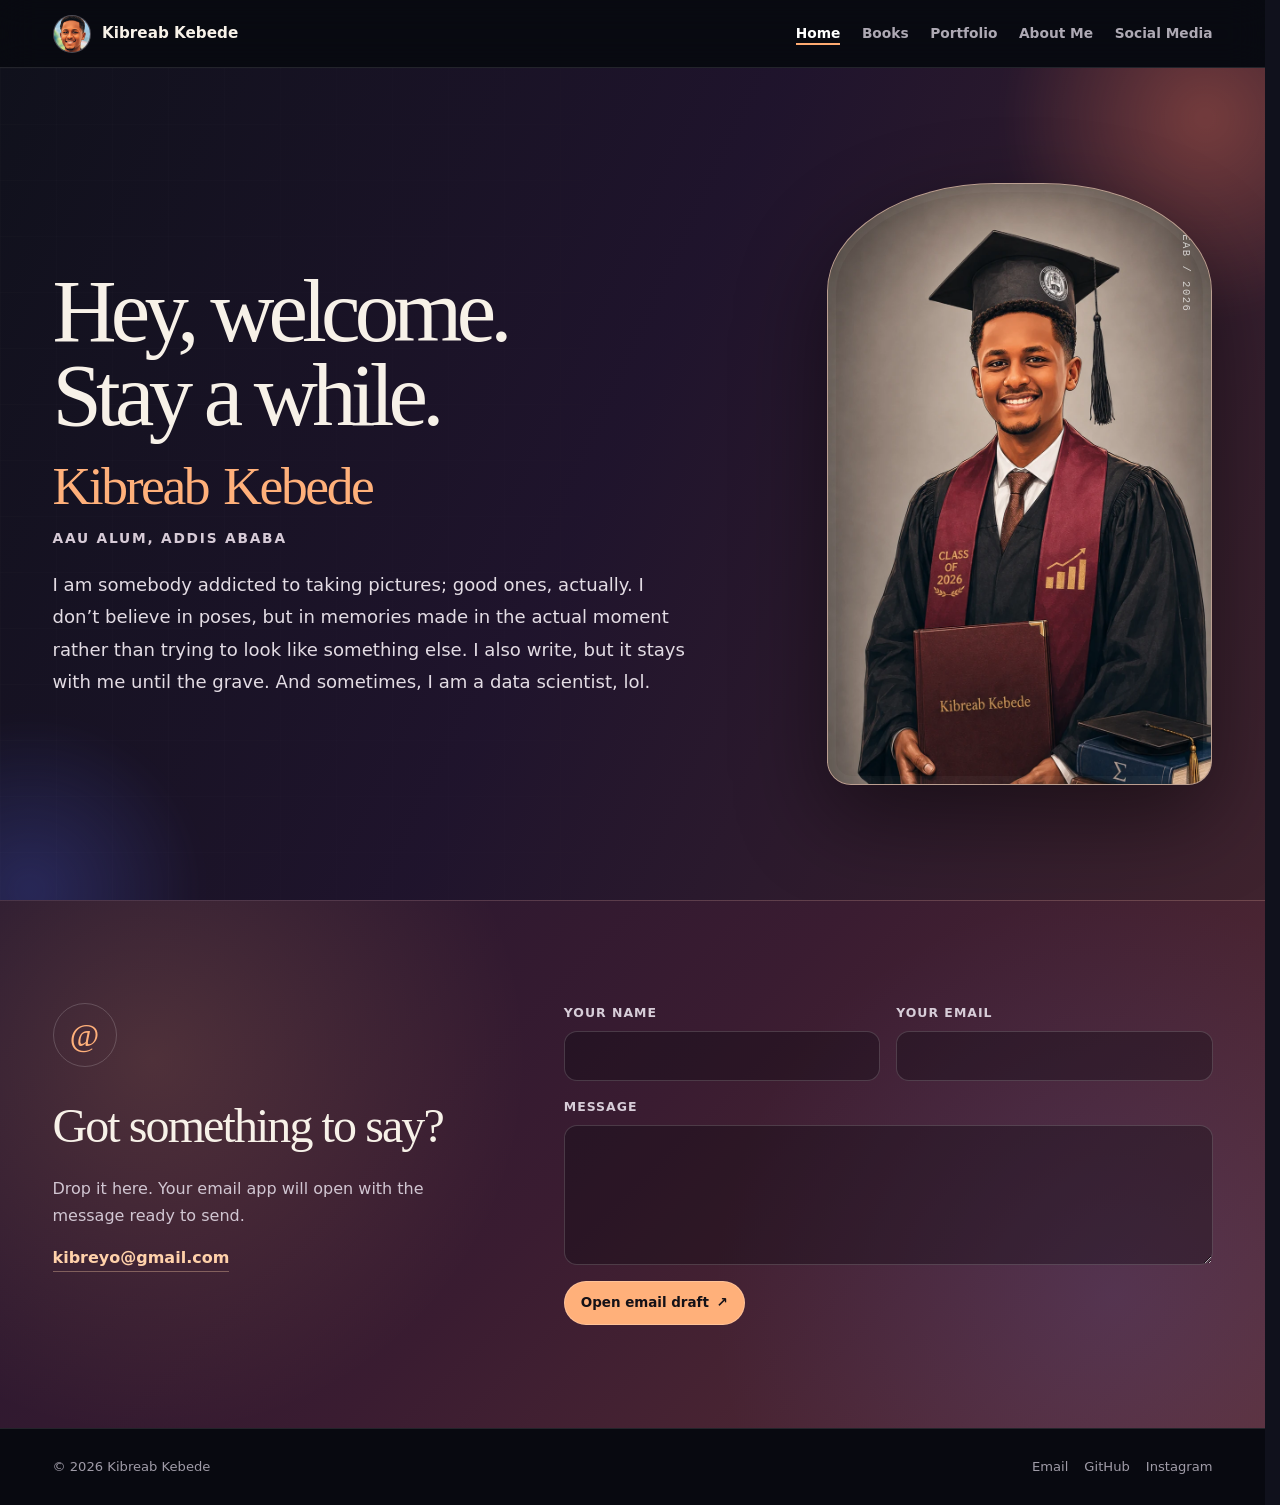
==== index.html @ 9be817f8 "Initial commit from ChatGPT website zip" ====
<!doctype html>
<html lang="en">
<head>
  <meta charset="utf-8">
  <meta name="viewport" content="width=device-width, initial-scale=1">
  <title>Kibreab Kebede</title>
  <meta name="description" content="The personal portfolio of Kibreab Kebede: photographs, writing, books, cinema, sport, and projects.">
  <meta name="theme-color" content="#10111c">
  <link rel="canonical" href="https://kibreabk.github.io/kibreab-kebede/">
  <meta property="og:type" content="website">
  <meta property="og:title" content="Kibreab Kebede">
  <meta property="og:description" content="Photographs, writing, books, cinema, sport, and projects.">
  <meta property="og:url" content="https://kibreabk.github.io/kibreab-kebede/">
  <meta property="og:image" content="https://kibreabk.github.io/kibreab-kebede/assets/images/personal/social-preview.jpg">
  <meta name="twitter:card" content="summary_large_image">
  <link rel="icon" href="favicon.ico" sizes="any">
  <link rel="icon" type="image/png" sizes="32x32" href="assets/icons/favicon-32.png">
  <link rel="apple-touch-icon" href="assets/icons/apple-touch-icon.png">
  <link rel="manifest" href="site.webmanifest">
  <link rel="stylesheet" href="assets/css/styles.css">
  <script defer src="assets/js/site-data.js"></script>
  <script defer src="assets/js/components.js"></script>
  <script defer src="assets/js/main.js"></script>
  <script type="application/ld+json">
  {
    "@context": "https://schema.org",
    "@type": "Person",
    "name": "Kibreab Kebede",
    "url": "https://kibreabk.github.io/kibreab-kebede/",
    "email": "mailto:kibreyo@gmail.com",
    "sameAs": [
      "https://www.instagram.com/_bloodyo_/",
      "https://www.tiktok.com/@kibreyo",
      "https://x.com/KibreabKebede1",
      "https://web.facebook.com/profile.php?id=100056605615291",
      "https://www.linkedin.com/in/kibreab-k-debisa-b67534243/",
      "https://t.me/kibreyo",
      "https://open.spotify.com/user/31jcsq52xo3aqpzcsohljddeokte",
      "https://strava.app.link/K1UndQauH5b",
      "https://github.com/Kibreabk"
    ]
  }
  </script>
</head>
<body class="page-home">
  <a class="skip-link" href="#main-content">Skip to main content</a>
  <header class="site-header">
    <div class="header-inner">
      <a class="site-brand" href="index.html" aria-label="Kibreab Kebede home">
        <span class="brand-avatar" aria-hidden="true"><img src="assets/images/personal/avatar.webp" width="512" height="512" alt=""></span>
        <span class="brand-name">Kibreab Kebede</span>
      </a>
      <button class="nav-toggle" type="button" aria-expanded="false" aria-controls="site-menu" aria-label="Open navigation" data-nav-toggle>
        <span class="nav-toggle-lines" aria-hidden="true"></span>
      </button>
      <nav class="site-nav" id="site-menu" aria-label="Primary navigation" data-nav-menu data-open="false">
        <ul>
          <li><a href="index.html" aria-current="page">Home</a></li>
          <li><a href="books.html">Books</a></li>
          <li><a href="portfolio.html">Portfolio</a></li>
          <li><a href="about.html">About Me</a></li>
          <li><a href="social.html">Social Media</a></li>
        </ul>
      </nav>
    </div>
  </header>

  <main id="main-content">
    <section class="home-hero">
      <div class="home-glow home-glow-one" aria-hidden="true"></div>
      <div class="home-glow home-glow-two" aria-hidden="true"></div>
      <div class="home-grid-lines" aria-hidden="true"></div>
      <div class="container home-grid">
        <div class="hero-copy" data-reveal>
          <h1 class="hero-headline">Hey, welcome.<br>Stay a while.</h1>
          <p class="interactive-name" tabindex="0" aria-label="Kibreab Kebede">
            <span class="name-word">Kibreab</span><span class="name-word">Kebede</span>
          </p>
          <p class="home-place">AAU Alum, Addis Ababa</p>
          <p class="home-story">I am somebody addicted to taking pictures; good ones, actually. I don&rsquo;t believe in poses, but in memories made in the actual moment rather than trying to look like something else. I also write, but it stays with me until the grave. And sometimes, I am a data scientist, lol.</p>
        </div>
        <figure class="home-portrait-shell" data-reveal>
          <span class="portrait-caption" aria-hidden="true">KIBREAB / 2026</span>
          <img src="assets/images/personal/homepage.webp" width="862" height="1825" alt="Illustrated portrait of Kibreab Kebede in academic dress holding a personalized folder beside a stack of books" fetchpriority="high">
        </figure>
      </div>
    </section>

    <section class="home-contact" id="contact" aria-labelledby="contact-title">
      <div class="container contact-grid">
        <div class="contact-copy" data-reveal>
          <span class="contact-mark" aria-hidden="true">@</span>
          <h2 id="contact-title">Got something to say?</h2>
          <p>Drop it here. Your email app will open with the message ready to send.</p>
          <a class="contact-email" href="mailto:kibreyo@gmail.com">kibreyo@gmail.com</a>
        </div>
        <form class="contact-form" data-email-form data-reveal>
          <div class="field-pair">
            <label><span>Your name</span><input type="text" name="name" autocomplete="name" required></label>
            <label><span>Your email</span><input type="email" name="email" autocomplete="email" required></label>
          </div>
          <label><span>Message</span><textarea name="message" rows="5" required></textarea></label>
          <div class="form-actions">
            <button class="button contact-button" type="submit">Open email draft <span aria-hidden="true">&#8599;</span></button>
            <p class="form-status" data-email-status aria-live="polite"></p>
          </div>
        </form>
      </div>
    </section>
  </main>

  <footer class="site-footer">
    <div class="container footer-inner">
      <p>&copy; <span data-current-year>2026</span> Kibreab Kebede</p>
      <nav class="footer-links" aria-label="Footer links">
        <a href="mailto:kibreyo@gmail.com">Email</a>
        <a href="https://github.com/Kibreabk" target="_blank" rel="noopener noreferrer">GitHub</a>
        <a href="https://www.instagram.com/_bloodyo_/" target="_blank" rel="noopener noreferrer">Instagram</a>
      </nav>
    </div>
  </footer>
  <button class="back-to-top" type="button" aria-label="Back to top" data-back-to-top data-visible="false">&uarr;</button>
</body>
</html>
---- assets/css/styles.css ----
:root {
  --header: 68px;
  --container: 1160px;
  --reading: 720px;
  --display: Georgia, "Times New Roman", serif;
  --sans: Inter, ui-sans-serif, system-ui, -apple-system, BlinkMacSystemFont, "Segoe UI", sans-serif;
  --mono: "SFMono-Regular", Consolas, "Liberation Mono", monospace;
  --ease: cubic-bezier(.22, 1, .36, 1);
  --ink: #f7f1e8;
  --muted: #bcb4aa;
  --line: rgba(255,255,255,.14);
  --surface: rgba(255,255,255,.075);
  --surface-strong: rgba(255,255,255,.115);
  --shadow: 0 24px 70px rgba(0,0,0,.30);
  --shadow-soft: 0 12px 32px rgba(0,0,0,.22);
  --radius-sm: 12px;
  --radius-md: 20px;
  --radius-lg: 30px;
  --page-accent: #f29f67;
}

* { box-sizing: border-box; }
html { scroll-behavior: smooth; scrollbar-gutter: stable; }
body {
  margin: 0;
  min-width: 320px;
  overflow-x: hidden;
  background: #10111a;
  color: var(--ink);
  font-family: var(--sans);
  font-size: 16px;
  line-height: 1.65;
  text-rendering: optimizeLegibility;
  -webkit-font-smoothing: antialiased;
}
body.nav-open, body.dialog-open { overflow: hidden; }
img, svg { display: block; max-width: 100%; }
img { height: auto; }
a { color: inherit; text-decoration: none; }
button, input, textarea, select { font: inherit; }
button { color: inherit; }
h1, h2, h3, h4, p, figure, blockquote, dl, dd, ol { margin: 0; }
ul, ol { padding: 0; list-style: none; }
::selection { background: var(--page-accent); color: #111; }
:focus-visible { outline: 3px solid var(--page-accent); outline-offset: 4px; }

.visually-hidden {
  position: absolute !important;
  width: 1px !important;
  height: 1px !important;
  padding: 0 !important;
  margin: -1px !important;
  overflow: hidden !important;
  clip: rect(0,0,0,0) !important;
  white-space: nowrap !important;
  border: 0 !important;
}

.skip-link {
  position: fixed;
  z-index: 1000;
  top: .65rem;
  left: .65rem;
  padding: .68rem .92rem;
  border-radius: 999px;
  background: #fff;
  color: #111;
  font-weight: 800;
  transform: translateY(-170%);
  transition: transform 180ms ease;
}
.skip-link:focus { transform: translateY(0); }

.container { width: min(calc(100% - 2.5rem), var(--container)); margin-inline: auto; }
.section { padding-block: clamp(3.8rem, 7vw, 6.4rem); }
.section-compact { padding-block: clamp(2.8rem, 5vw, 4.4rem); }
.page-title {
  font-family: var(--display);
  font-size: clamp(2.8rem, 6vw, 4.7rem);
  font-weight: 500;
  letter-spacing: -.055em;
  line-height: .98;
}
.page-intro { max-width: 46rem; color: var(--muted); font-size: clamp(1rem, 1.7vw, 1.15rem); }
.section-title {
  font-family: var(--display);
  font-size: clamp(2rem, 4vw, 2.8rem);
  font-weight: 500;
  letter-spacing: -.04em;
  line-height: 1.02;
}
.text-link { display: inline-flex; align-items: center; gap: .42rem; font-size: .86rem; font-weight: 800; }
.text-link .arrow { transition: transform 180ms var(--ease); }
.text-link:hover .arrow, .text-link:focus-visible .arrow { transform: translate(3px,-2px); }

.site-header {
  position: sticky;
  z-index: 100;
  top: 0;
  height: var(--header);
  border-bottom: 1px solid rgba(255,255,255,.11);
  background: rgba(8,9,15,.82);
  color: #f8f2e9;
  backdrop-filter: blur(18px);
}
.header-inner {
  width: min(calc(100% - 2.5rem), var(--container));
  height: 100%;
  margin-inline: auto;
  display: flex;
  align-items: center;
  justify-content: space-between;
  gap: 1.5rem;
}
.site-brand { display: inline-flex; align-items: center; gap: .72rem; font-size: .95rem; font-weight: 780; }
.brand-avatar { width: 38px; height: 38px; overflow: hidden; border: 1px solid rgba(255,255,255,.18); border-radius: 50%; background: #262530; }
.brand-avatar img { width: 100%; height: 100%; object-fit: cover; }
.site-nav ul { display: flex; align-items: center; gap: 1.35rem; }
.site-nav a { position: relative; padding-block: .65rem; color: #aea9b4; font-size: .86rem; font-weight: 700; }
.site-nav a::after { content: ""; position: absolute; left: 0; right: 0; bottom: .4rem; height: 2px; background: var(--page-accent); transform: scaleX(0); transform-origin: right; transition: transform 220ms var(--ease); }
.site-nav a:hover, .site-nav a:focus-visible, .site-nav a[aria-current="page"] { color: #fff; }
.site-nav a:hover::after, .site-nav a:focus-visible::after, .site-nav a[aria-current="page"]::after { transform: scaleX(1); transform-origin: left; }
.nav-toggle { display: none; width: 44px; height: 44px; border: 0; background: transparent; cursor: pointer; }
.nav-toggle-lines, .nav-toggle-lines::before, .nav-toggle-lines::after { width: 22px; height: 1.5px; display: block; background: currentColor; transition: transform 220ms var(--ease), opacity 180ms ease; }
.nav-toggle-lines { position: relative; margin: auto; }
.nav-toggle-lines::before, .nav-toggle-lines::after { content: ""; position: absolute; left: 0; }
.nav-toggle-lines::before { top: -7px; }
.nav-toggle-lines::after { top: 7px; }
.nav-toggle[aria-expanded="true"] .nav-toggle-lines { background: transparent; }
.nav-toggle[aria-expanded="true"] .nav-toggle-lines::before { transform: translateY(7px) rotate(45deg); }
.nav-toggle[aria-expanded="true"] .nav-toggle-lines::after { transform: translateY(-7px) rotate(-45deg); }

.button-row { display: flex; flex-wrap: wrap; align-items: center; gap: .75rem; }
.button {
  min-height: 42px;
  display: inline-flex;
  align-items: center;
  justify-content: center;
  gap: .5rem;
  padding: .64rem 1rem;
  border: 1px solid rgba(255,255,255,.22);
  border-radius: 999px;
  background: var(--page-accent);
  color: #141117;
  font-size: .84rem;
  font-weight: 820;
  cursor: pointer;
  transition: transform 200ms var(--ease), box-shadow 200ms var(--ease), background 200ms ease;
}
.button:hover, .button:focus-visible { transform: translateY(-2px); box-shadow: var(--shadow-soft); }
.button-secondary { background: rgba(255,255,255,.06); color: #fff; }
.button-quiet { background: #f2eee7; color: #15161c; border-color: rgba(20,20,24,.15); }

.page-hero { position: relative; overflow: hidden; padding-block: clamp(3.8rem, 8vw, 6.4rem) clamp(2.3rem, 5vw, 3.8rem); }
.page-hero-grid { display: grid; grid-template-columns: minmax(0,.75fr) minmax(280px,.55fr); align-items: end; gap: 2rem; }
.page-hero .page-intro { justify-self: end; }

/* Home */
.page-home { --page-accent: #ffab72; background: #10111c; }
.home-hero {
  position: relative;
  min-height: calc(100svh - var(--header));
  overflow: hidden;
  display: grid;
  align-items: center;
  padding-block: clamp(3.3rem, 7vw, 6rem);
  background:
    linear-gradient(115deg, rgba(16,17,28,.98) 0%, rgba(32,20,45,.96) 48%, rgba(68,37,48,.90) 100%);
}
.home-glow { position: absolute; border-radius: 50%; filter: blur(12px); opacity: .75; pointer-events: none; }
.home-glow-one { width: 420px; height: 420px; right: -150px; top: -160px; background: radial-gradient(circle, rgba(255,125,92,.46), transparent 68%); }
.home-glow-two { width: 360px; height: 360px; left: -150px; bottom: -170px; background: radial-gradient(circle, rgba(84,97,223,.38), transparent 68%); }
.home-grid-lines { position: absolute; inset: 0; opacity: .16; background-image: linear-gradient(rgba(255,255,255,.08) 1px, transparent 1px), linear-gradient(90deg, rgba(255,255,255,.08) 1px, transparent 1px); background-size: 56px 56px; mask-image: linear-gradient(to right, #000, transparent 68%); }
.home-grid { position: relative; z-index: 1; display: grid; grid-template-columns: minmax(0,1.05fr) minmax(300px,.7fr); align-items: center; gap: clamp(2.5rem, 7vw, 6rem); }
.hero-copy { max-width: 680px; }
.hero-headline { font-family: var(--display); font-size: clamp(3.1rem, 7vw, 5.55rem); font-weight: 500; letter-spacing: -.065em; line-height: .94; }
.interactive-name { width: fit-content; margin-top: 1.45rem; color: #ffb07a; font-family: var(--display); font-size: clamp(2.25rem, 4.3vw, 3.35rem); font-weight: 500; letter-spacing: -.045em; line-height: 1; }
.name-word { position: relative; display: inline-block; transition: transform 240ms var(--ease), letter-spacing 240ms var(--ease), color 240ms ease; }
.name-word + .name-word { margin-left: .28em; }
.name-word::after { content: ""; position: absolute; left: 0; right: 0; bottom: -.2rem; height: 2px; background: currentColor; transform: scaleX(0); transform-origin: right; transition: transform 240ms var(--ease); }
.name-word:hover, .interactive-name:focus .name-word { transform: translateY(-2px); letter-spacing: .01em; color: #ffd3a4; }
.name-word:hover::after, .interactive-name:focus .name-word::after { transform: scaleX(1); transform-origin: left; }
.home-place { margin-top: .85rem; color: #d7cbd7; font-size: .86rem; font-weight: 750; letter-spacing: .13em; text-transform: uppercase; }
.home-story { max-width: 650px; margin-top: 1.2rem; color: #e3dce4; font-size: clamp(1rem, 1.8vw, 1.13rem); line-height: 1.78; }
.home-portrait-shell { position: relative; width: min(100%, 385px); justify-self: end; overflow: hidden; border: 1px solid rgba(255,255,255,.2); border-radius: 44% 44% 24px 24px / 18% 18% 24px 24px; background: #aa8775; box-shadow: 0 32px 90px rgba(0,0,0,.46); aspect-ratio: .64; }
.home-portrait-shell::after { content: ""; position: absolute; inset: 0; border-radius: inherit; box-shadow: inset 0 0 0 8px rgba(255,255,255,.035); pointer-events: none; }
.home-portrait-shell img { width: 100%; height: 100%; object-fit: cover; object-position: 50% 12%; }
.portrait-caption { position: absolute; z-index: 2; top: 1.15rem; right: 1.1rem; color: rgba(255,255,255,.7); font-family: var(--mono); font-size: .66rem; letter-spacing: .14em; writing-mode: vertical-rl; }
.home-contact { position: relative; padding-block: clamp(4rem, 8vw, 7rem); background: linear-gradient(135deg, #23152e, #3a1c31 48%, #5b2e34); border-top: 1px solid rgba(255,255,255,.12); }
.home-contact::before { content: ""; position: absolute; inset: 0; background: radial-gradient(circle at 12% 30%, rgba(255,173,111,.17), transparent 32%), radial-gradient(circle at 88% 75%, rgba(104,113,231,.16), transparent 34%); pointer-events: none; }
.contact-grid { position: relative; z-index: 1; display: grid; grid-template-columns: minmax(250px,.65fr) minmax(0,1fr); gap: clamp(2rem, 7vw, 6rem); align-items: start; }
.contact-mark { width: 64px; height: 64px; display: grid; place-items: center; border: 1px solid rgba(255,255,255,.18); border-radius: 50%; color: #ffb07a; font-family: var(--display); font-size: 2rem; }
.contact-copy h2 { margin-top: 1.15rem; font-family: var(--display); font-size: clamp(2rem,4vw,3rem); font-weight: 500; letter-spacing: -.04em; }
.contact-copy p { max-width: 28rem; margin-top: .7rem; color: #d1c6d2; }
.contact-email { display: inline-block; margin-top: 1rem; color: #ffd1aa; font-weight: 750; border-bottom: 1px solid rgba(255,209,170,.35); }
.contact-form { display: grid; gap: 1rem; }
.field-pair { display: grid; grid-template-columns: repeat(2,minmax(0,1fr)); gap: 1rem; }
.contact-form label { display: grid; gap: .45rem; color: #d7cdd8; font-size: .78rem; font-weight: 740; letter-spacing: .08em; text-transform: uppercase; }
.contact-form input, .contact-form textarea { width: 100%; border: 1px solid rgba(255,255,255,.16); border-radius: 13px; background: rgba(7,8,13,.32); color: #fff; padding: .85rem .95rem; outline: none; transition: border-color 180ms ease, background 180ms ease; }
.contact-form textarea { resize: vertical; min-height: 140px; }
.contact-form input:focus, .contact-form textarea:focus { border-color: #ffb07a; background: rgba(7,8,13,.46); }
.form-actions { display: flex; flex-wrap: wrap; align-items: center; gap: 1rem; }
.contact-button { background: #ffb07a; }
.form-status { color: #d7cdd8; font-size: .82rem; }

/* Books */
.page-books { --page-accent: #e9b96e; background: #0d2926; }
.books-hero { background: linear-gradient(135deg, #0c2825, #17443d 58%, #5c4930); }
.book-spines { position: absolute; right: 6vw; bottom: -20px; height: 190px; display: flex; align-items: end; gap: 8px; opacity: .32; transform: rotate(-4deg); }
.book-spines span { display: block; width: 28px; border: 1px solid rgba(255,255,255,.28); border-radius: 4px 4px 0 0; background: rgba(255,255,255,.07); }
.book-spines span:nth-child(1) { height: 120px; background: rgba(238,176,101,.24); }
.book-spines span:nth-child(2) { height: 168px; width: 38px; background: rgba(118,181,162,.19); }
.book-spines span:nth-child(3) { height: 142px; background: rgba(190,115,96,.19); }
.book-spines span:nth-child(4) { height: 184px; width: 34px; background: rgba(211,194,139,.17); }
.book-spines span:nth-child(5) { height: 132px; width: 42px; background: rgba(123,114,182,.18); }
.page-books main { background: radial-gradient(circle at 80% 18%, rgba(233,185,110,.09), transparent 25%), #0d2926; }
.current-book { display: grid; grid-template-columns: 190px minmax(0,1fr); gap: clamp(1.6rem,4vw,3rem); align-items: center; padding: clamp(1.35rem,3vw,2.25rem); border: 1px solid rgba(233,185,110,.27); border-radius: var(--radius-lg); background: linear-gradient(135deg, rgba(255,255,255,.10), rgba(255,255,255,.045)); box-shadow: var(--shadow-soft); }
.book-cover { width: 100%; max-width: 178px; margin-inline: auto; transition: transform 240ms var(--ease); }
.book-cover img { width: 100%; aspect-ratio: .66; object-fit: cover; border-radius: 6px; box-shadow: 0 18px 36px rgba(0,0,0,.38); }
.book-cover:hover { transform: translateY(-5px) rotate(-1deg); }
.status { color: #e9b96e; font-family: var(--mono); font-size: .72rem; font-weight: 800; letter-spacing: .12em; text-transform: uppercase; }
.book-copy h2 { margin-top: .55rem; font-family: var(--display); font-size: clamp(1.7rem,3.6vw,2.55rem); font-weight: 500; line-height: 1.08; }
.book-author { margin-top: .32rem; color: #c5d6cf; font-size: .88rem; font-weight: 760; }
.book-description { margin-top: .75rem; color: #c2cec9; font-size: .94rem; }
.finished-section { background: linear-gradient(180deg, rgba(255,255,255,.035), rgba(5,24,22,.52)); }
.books-heading { margin-bottom: 1.35rem; display: flex; align-items: end; justify-content: space-between; gap: 1rem; }
.books-heading span { color: #9fb5ad; font-family: var(--mono); font-size: .78rem; }
.finished-grid { display: grid; grid-template-columns: repeat(2,minmax(0,1fr)); gap: 1rem; }
.finished-book { position: relative; display: grid; grid-template-columns: 118px minmax(0,1fr); gap: 1.1rem; align-items: start; overflow: hidden; padding: 1.1rem; border: 1px solid rgba(255,255,255,.10); border-radius: 18px; background: rgba(255,255,255,.065); transition: transform 220ms var(--ease), border-color 220ms ease, background 220ms ease; }
.finished-book::after { content: ""; position: absolute; inset: auto -20% -55% 35%; height: 130px; border-radius: 50%; background: rgba(233,185,110,.10); filter: blur(2px); }
.finished-book:nth-child(2)::after { background: rgba(159,102,197,.12); }
.finished-book:nth-child(3)::after { background: rgba(84,180,188,.12); }
.finished-book:nth-child(4)::after { background: rgba(230,206,99,.10); }
.finished-book:nth-child(5)::after { background: rgba(229,112,161,.10); }
.finished-book:hover { transform: translateY(-3px); border-color: rgba(233,185,110,.30); background: rgba(255,255,255,.09); }
.finished-book img { position: relative; z-index: 1; width: 118px; aspect-ratio: .66; object-fit: cover; border-radius: 5px; box-shadow: 0 12px 26px rgba(0,0,0,.34); }
.finished-book div { position: relative; z-index: 1; }
.finished-book h3 { font-family: var(--display); font-size: 1.25rem; font-weight: 500; line-height: 1.15; }
.finished-book .book-description { font-size: .87rem; line-height: 1.58; }
.book-note { margin-top: .55rem; color: #e9b96e; font-size: .78rem; font-weight: 720; }

/* Portfolio */
.page-portfolio { --page-accent: #63d5c2; background: #071d2c; }
.portfolio-hero { position: relative; overflow: hidden; padding-block: clamp(3.6rem,7vw,5.4rem); background: linear-gradient(120deg, #071d2c, #102d45 56%, #302144); border-bottom: 1px solid rgba(255,255,255,.1); }
.portfolio-intro { position: relative; z-index: 2; display: flex; align-items: end; justify-content: space-between; gap: 2rem; }
.portfolio-intro-copy .page-intro { margin-top: .7rem; }
.portfolio-orbit { position: absolute; width: 380px; height: 380px; right: -80px; top: -150px; border: 1px solid rgba(99,213,194,.20); border-radius: 50%; }
.portfolio-orbit::before, .portfolio-orbit::after { content: ""; position: absolute; border: 1px solid rgba(175,116,231,.18); border-radius: 50%; }
.portfolio-orbit::before { inset: 55px; }
.portfolio-orbit::after { inset: 110px; }
.portfolio-orbit i { position: absolute; width: 9px; height: 9px; border-radius: 50%; background: #63d5c2; box-shadow: 0 0 18px rgba(99,213,194,.55); }
.portfolio-orbit i:nth-child(1) { left: 12%; top: 40%; }
.portfolio-orbit i:nth-child(2) { right: 8%; top: 52%; background: #b77bea; }
.portfolio-orbit i:nth-child(3) { left: 44%; bottom: 4%; background: #f2c66d; }
.portfolio-orbit i:nth-child(4) { left: 50%; top: 24%; }
.portfolio-orbit i:nth-child(5) { right: 28%; bottom: 31%; background: #f17878; }
.project-section { background: radial-gradient(circle at 8% 85%, rgba(99,213,194,.10), transparent 25%), #071d2c; }
.projects-heading { margin-bottom: 1.25rem; display: flex; align-items: center; justify-content: space-between; }
.projects-heading span { width: 34px; height: 34px; display: grid; place-items: center; border: 1px solid rgba(255,255,255,.18); border-radius: 50%; color: #a9c3ce; font-family: var(--mono); font-size: .78rem; }
.project-grid { display: grid; grid-template-columns: repeat(2,minmax(0,1fr)); gap: 1rem; }
.project-card { --card-accent: #63d5c2; position: relative; min-height: 260px; display: flex; flex-direction: column; overflow: hidden; padding: 1.35rem; border: 1px solid rgba(255,255,255,.11); border-radius: 18px; background: linear-gradient(145deg, rgba(255,255,255,.10), rgba(255,255,255,.045)); transition: transform 220ms var(--ease), border-color 220ms ease, background 220ms ease; }
.project-card::before { content: ""; position: absolute; width: 170px; height: 170px; right: -70px; top: -70px; border-radius: 50%; background: color-mix(in srgb, var(--card-accent) 17%, transparent); }
.project-card:hover { transform: translateY(-3px); border-color: color-mix(in srgb, var(--card-accent) 44%, transparent); background: linear-gradient(145deg, rgba(255,255,255,.13), rgba(255,255,255,.055)); }
.project-coral { --card-accent: #ff8b78; }
.project-teal { --card-accent: #63d5c2; }
.project-violet { --card-accent: #b77bea; }
.project-gold { --card-accent: #f2c66d; }
.project-meta { position: relative; z-index: 1; display: flex; justify-content: space-between; gap: .7rem; color: #a8bec9; font-family: var(--mono); font-size: .68rem; letter-spacing: .08em; text-transform: uppercase; }
.project-card h3 { position: relative; z-index: 1; margin-top: .8rem; font-family: var(--display); font-size: 1.45rem; font-weight: 500; line-height: 1.13; }
.project-card p { position: relative; z-index: 1; margin-top: .65rem; color: #bdd0d8; font-size: .88rem; line-height: 1.62; }
.project-tags { position: relative; z-index: 1; margin-top: .85rem; display: flex; flex-wrap: wrap; gap: .45rem; }
.project-tags span { padding: .25rem .55rem; border: 1px solid rgba(255,255,255,.12); border-radius: 999px; color: #d2e2e8; font-size: .69rem; font-weight: 740; }
.project-link { position: relative; z-index: 1; margin-top: auto; padding-top: 1rem; color: var(--card-accent); }
.cv-dialog { width: min(94vw,980px); height: min(90vh,780px); padding: 0; border: 0; border-radius: 18px; background: #f3efe8; color: #15161b; box-shadow: 0 30px 100px rgba(0,0,0,.52); }
.cv-dialog::backdrop { background: rgba(4,6,12,.78); backdrop-filter: blur(4px); }
.cv-dialog-head { min-height: 62px; display: flex; align-items: center; justify-content: space-between; gap: 1rem; padding: .7rem 1rem; border-bottom: 1px solid rgba(20,20,24,.13); }
.cv-dialog-head h2 { font-size: 1rem; }
.cv-dialog-actions { display: flex; align-items: center; gap: .5rem; }
.icon-button { width: 42px; height: 42px; display: grid; place-items: center; border: 1px solid rgba(20,20,24,.13); border-radius: 50%; background: transparent; font-size: 1.35rem; cursor: pointer; }
.cv-frame { width: 100%; height: calc(100% - 62px); border: 0; background: #ddd; }

/* About */
.page-about { --page-accent: #f4a26d; background: #15101d; }
.about-hero { position: relative; overflow: hidden; padding-block: clamp(3.5rem,7vw,5.6rem) clamp(2.2rem,4vw,3rem); background: linear-gradient(125deg, #1b1024, #342040 58%, #5c2d43); }
.about-rings { position: absolute; width: 460px; height: 460px; right: -160px; top: -220px; border: 1px solid rgba(255,255,255,.16); border-radius: 50%; box-shadow: inset 0 0 0 70px rgba(255,255,255,.025), inset 0 0 0 140px rgba(255,255,255,.018); }
.about-chapters { margin-top: 1.3rem; display: flex; flex-wrap: wrap; gap: .55rem; }
.about-chapters a { padding: .38rem .68rem; border: 1px solid rgba(255,255,255,.14); border-radius: 999px; color: #ddd0df; font-size: .75rem; font-weight: 740; transition: background 180ms ease, transform 180ms var(--ease); }
.about-chapters a:hover, .about-chapters a:focus-visible { background: rgba(255,255,255,.09); transform: translateY(-2px); }
.about-band { position: relative; overflow: hidden; padding-block: clamp(4rem,7vw,6.4rem); }
.chapter-head { display: flex; align-items: center; gap: 1rem; margin-bottom: 1.6rem; }
.chapter-head.compact { margin-bottom: .95rem; }
.chapter-marker { min-width: 72px; min-height: 72px; display: grid; place-items: center; border: 1px solid rgba(255,255,255,.16); border-radius: 22px; background: rgba(255,255,255,.075); font-size: clamp(2.2rem,4vw,3.2rem); line-height: 1; box-shadow: var(--shadow-soft); }
.chapter-marker.small { min-width: 54px; min-height: 54px; border-radius: 17px; font-size: 2rem; }
.chapter-copy p { margin-top: .25rem; color: var(--muted); font-size: .9rem; }
.music-band { background: linear-gradient(135deg, #3d1e51, #21112e 58%, #132039); }
.music-wave { position: absolute; inset: 0; opacity: .17; background: repeating-radial-gradient(ellipse at 12% 100%, transparent 0 18px, rgba(255,255,255,.22) 19px 20px, transparent 21px 36px); mask-image: linear-gradient(to right, #000, transparent 66%); }
.music-grid { position: relative; display: grid; grid-template-columns: repeat(2,minmax(0,1fr)); gap: 0 2rem; }
.music-entry { position: relative; min-height: 98px; padding: 1rem 0 1rem 2.1rem; border-bottom: 1px solid rgba(255,255,255,.13); }
.music-entry h3 { font-size: 1rem; }
.music-entry p { margin-top: .28rem; color: #d8cadd; font-size: .9rem; }
.track-dot { position: absolute; left: .2rem; top: 1.25rem; width: 10px; height: 10px; border: 2px solid #f4a26d; border-radius: 50%; box-shadow: 0 0 0 6px rgba(244,162,109,.09); }
.music-entry::before { content: ""; position: absolute; left: .48rem; top: 2.1rem; bottom: -1px; width: 1px; background: rgba(244,162,109,.26); }
.things-band { background: linear-gradient(120deg, #143642, #164b4f 62%, #315034); }
.things-grid { display: grid; grid-template-columns: minmax(0,.8fr) minmax(0,1.2fr); gap: 1rem; }
.walk-panel, .food-panel { border: 1px solid rgba(255,255,255,.14); border-radius: 24px; background: rgba(6,17,20,.26); box-shadow: var(--shadow-soft); }
.walk-panel { padding: 1.45rem; }
.walk-panel p { margin-top: .75rem; color: #d2e1df; font-size: .95rem; }
.strava-link { margin-top: 1.05rem; display: inline-flex; align-items: center; gap: .7rem; color: #ff8a47; font-weight: 800; }
.strava-icon { width: 33px; height: 33px; background: currentColor; -webkit-mask: url("../icons/brands/strava.svg") center/contain no-repeat; mask: url("../icons/brands/strava.svg") center/contain no-repeat; transition: transform 200ms var(--ease); }
.strava-link:hover .strava-icon, .strava-link:focus-visible .strava-icon { transform: translateY(-3px) scale(1.06); }
.food-panel { display: grid; grid-template-columns: minmax(180px,.72fr) minmax(0,1fr); overflow: hidden; }
.food-panel figure { min-height: 100%; }
.food-panel img { width: 100%; height: 100%; object-fit: cover; }
.food-copy { padding: 1.4rem; align-self: center; }
.food-copy p { color: #d7e4df; font-size: .95rem; }
.cinema-band { background: radial-gradient(circle at 88% 5%, rgba(142,46,73,.25), transparent 26%), linear-gradient(180deg, #0d0b11, #171019 45%, #100d14); }
.film-grain { position: absolute; inset: 0; pointer-events: none; opacity: .12; background-image: radial-gradient(rgba(255,255,255,.32) .6px, transparent .7px); background-size: 5px 5px; mask-image: linear-gradient(to bottom, #000, transparent 70%); }
.cinema-top { position: relative; display: grid; grid-template-columns: minmax(0,1fr) 250px; gap: 1.2rem; align-items: start; }
.movie-list { border-top: 1px solid rgba(255,255,255,.17); }
.movie-row { display: grid; grid-template-columns: 52px minmax(0,1fr); gap: .7rem; align-items: center; min-height: 76px; padding-block: .7rem; border-bottom: 1px solid rgba(255,255,255,.13); }
.movie-number { color: #a59ba8; font-family: var(--mono); font-size: .74rem; }
.movie-row h3 { font-family: var(--display); font-size: clamp(1.22rem,2.6vw,1.7rem); font-weight: 500; }
.movie-row p { margin-top: .22rem; color: #aaa0ac; font-size: .83rem; }
.movie-row.featured { background: linear-gradient(90deg, rgba(146,49,74,.24), transparent); }
.movie-row.featured .movie-number, .movie-row.featured h3 { color: #ffaf86; }
.movie-year { color: #928890; font-family: var(--mono); font-size: .68em; letter-spacing: .02em; }
.dark-knight-image { overflow: hidden; border: 1px solid rgba(255,255,255,.14); border-radius: 18px; box-shadow: var(--shadow-soft); }
.dark-knight-image img { width: 100%; aspect-ratio: .55; object-fit: cover; }
.tuscany-feature { position: relative; margin-top: 1.1rem; overflow: hidden; padding: 1.4rem 1.5rem; border-radius: 20px; background: linear-gradient(115deg, #e9845f, #f0bd72 60%, #799bb0); color: #201219; }
.tuscany-feature span { font-family: var(--mono); font-size: .72rem; font-weight: 800; letter-spacing: .11em; text-transform: uppercase; }
.tuscany-feature h3 { margin-top: .3rem; font-family: var(--display); font-size: clamp(1.9rem,4vw,2.8rem); font-weight: 500; }
.tuscany-feature i { position: absolute; width: 170px; height: 170px; right: 3%; bottom: -105px; border-radius: 50%; background: rgba(255,255,255,.45); box-shadow: -70px 25px 0 rgba(54,88,98,.20); }
.cinema-detail-grid { margin-top: 1.1rem; display: grid; grid-template-columns: repeat(2,minmax(0,1fr)); gap: 1rem; }
.cinema-panel { overflow: hidden; border: 1px solid rgba(255,255,255,.12); border-radius: 20px; background: rgba(255,255,255,.055); }
.nolan-panel, .jake-panel { display: grid; grid-template-columns: 150px minmax(0,1fr); align-items: stretch; }
.cinema-panel img { width: 100%; height: 100%; object-fit: cover; }
.nolan-panel img { filter: grayscale(1); }
.cinema-panel > div { padding: 1.15rem; align-self: center; }
.panel-label { color: #c791a4; font-family: var(--mono); font-size: .69rem; font-weight: 800; letter-spacing: .1em; text-transform: uppercase; }
.cinema-panel h3 { margin-top: .38rem; font-family: var(--display); font-size: 1.35rem; font-weight: 500; }
.cinema-panel p { margin-top: .55rem; color: #bdb3be; font-size: .87rem; }
.julia-feature { margin-top: 1rem; display: grid; grid-template-columns: 220px minmax(0,1fr); overflow: hidden; border: 1px solid rgba(214,128,176,.27); border-radius: 24px; background: linear-gradient(120deg, rgba(90,32,68,.72), rgba(45,23,54,.88)); }
.julia-feature figure { min-height: 360px; }
.julia-feature img { width: 100%; height: 100%; object-fit: cover; object-position: center top; }
.julia-feature > div { padding: clamp(1.4rem,4vw,2.3rem); align-self: center; }
.julia-feature h3 { margin-top: .3rem; font-family: var(--display); font-size: clamp(2rem,4vw,3rem); font-weight: 500; }
.julia-line { margin-top: .45rem; color: #e8cddd; }
.julia-films { margin-top: 1.15rem; border-top: 1px solid rgba(255,255,255,.15); }
.julia-films li { display: grid; grid-template-columns: 34px minmax(0,1fr) 40px; gap: .6rem; padding-block: .62rem; border-bottom: 1px solid rgba(255,255,255,.12); align-items: center; }
.julia-films span, .julia-films em { color: #b9a6b4; font-family: var(--mono); font-size: .72rem; font-style: normal; }
.julia-films strong { font-size: .95rem; }
.other-women { margin-top: .8rem; color: #c7b4c1; font-size: .82rem; }
.scene-grid { margin-top: 1rem; display: grid; grid-template-columns: repeat(3,minmax(0,1fr)); gap: .8rem; }
.scene-card { position: relative; min-height: 190px; padding: 1.1rem; overflow: hidden; border: 1px solid rgba(255,255,255,.12); border-radius: 18px; background: linear-gradient(145deg, rgba(255,255,255,.08), rgba(255,255,255,.035)); }
.scene-card:nth-child(2) { background: linear-gradient(145deg, rgba(79,99,142,.20), rgba(255,255,255,.035)); }
.scene-card:nth-child(3) { background: linear-gradient(145deg, rgba(145,66,53,.20), rgba(255,255,255,.035)); }
.scene-year { color: #9e929f; font-family: var(--mono); font-size: .72rem; }
.scene-card strong { display: block; margin-top: .4rem; font-family: var(--display); font-size: 1.35rem; font-weight: 500; }
.scene-card p { margin-top: .55rem; color: #c0b6c1; font-size: .84rem; line-height: 1.58; }
.cinema-facts { margin-top: .8rem; display: grid; grid-template-columns: 1.2fr .8fr; gap: .8rem; }
.reset-panel, .series-panel { padding: 1.15rem; border: 1px solid rgba(255,255,255,.12); border-radius: 18px; background: rgba(255,255,255,.055); }
.reset-panel h3, .series-panel h3 { font-family: var(--display); font-size: 1.25rem; font-weight: 500; }
.reset-panel dl, .series-panel dl { margin-top: .75rem; }
.reset-panel dl div, .series-panel dl div { display: grid; grid-template-columns: 100px minmax(0,1fr); gap: .5rem; padding-block: .4rem; border-top: 1px solid rgba(255,255,255,.10); }
.reset-panel dt, .series-panel dt { color: #988f9a; font-size: .76rem; }
.reset-panel dd, .series-panel dd { font-weight: 720; }
.reset-panel dd span { color: #9e929f; font-family: var(--mono); font-size: .75rem; }
.himym-feature { margin-top: 1rem; display: grid; grid-template-columns: 240px minmax(0,1fr); overflow: hidden; border: 1px solid rgba(255,255,255,.13); border-radius: 24px; background: linear-gradient(120deg, #27304d, #512b4d 62%, #8a4c4b); }
.himym-feature figure { height: 280px; }
.himym-feature img { width: 100%; height: 100%; object-fit: cover; object-position: center 35%; }
.himym-feature > div { padding: 1.5rem; align-self: center; }
.himym-feature h3 { margin-top: .4rem; font-family: var(--display); font-size: clamp(1.8rem,4vw,2.7rem); font-weight: 500; }
.himym-feature p { margin-top: .4rem; color: #ddd3df; font-family: var(--mono); }
.sports-band { background: linear-gradient(130deg, #0d2a21, #15372a 48%, #4b2025); }
.pitch-lines { position: absolute; inset: 0; opacity: .12; background-image: linear-gradient(90deg, transparent 49.7%, rgba(255,255,255,.45) 49.8% 50.2%, transparent 50.3%), radial-gradient(circle at center, transparent 0 120px, rgba(255,255,255,.35) 121px 122px, transparent 123px); }
.football-layout { position: relative; display: grid; grid-template-columns: minmax(0,1fr) 285px; gap: clamp(1.6rem,5vw,3.5rem); align-items: start; }
.united-panel { position: relative; overflow: hidden; padding: 1.2rem; border: 1px solid rgba(255,255,255,.13); border-radius: 20px; background: rgba(4,17,13,.25); }
.united-watermark { position: absolute; width: 180px; height: 180px; right: -45px; top: -50px; background: url("../images/football/manchester-united.webp") center/cover no-repeat; opacity: .13; border-radius: 50%; }
.united-panel h3 { position: relative; font-family: var(--display); font-size: 1.65rem; font-weight: 500; }
.united-panel p { position: relative; margin-top: .45rem; color: #ccdbd2; }
.team-strip { position: relative; margin-top: 1rem; display: grid; grid-template-columns: repeat(2,minmax(0,1fr)); gap: .7rem; }
.team-strip div { padding: .8rem; border: 1px solid rgba(255,255,255,.11); border-radius: 13px; background: rgba(255,255,255,.055); }
.team-strip span { display: block; color: #a6bcb0; font-size: .7rem; text-transform: uppercase; letter-spacing: .08em; }
.team-strip strong { display: block; margin-top: .2rem; font-size: .94rem; }
.ronaldo-block { margin-top: 1rem; padding: 1.25rem; border: 1px solid rgba(236,188,108,.24); border-radius: 20px; background: linear-gradient(135deg, rgba(126,82,31,.25), rgba(255,255,255,.045)); }
.ronaldo-label { display: flex; align-items: center; gap: .75rem; }
.ronaldo-label span { color: #efc06e; font-family: var(--display); font-size: 1.9rem; }
.ronaldo-label h3 { font-size: 1.25rem; }
.ronaldo-block blockquote { margin-top: .75rem; padding-left: 1rem; border-left: 3px solid #efc06e; color: #d3dfd6; font-size: .95rem; line-height: 1.72; }
.ronaldo-block strong { color: #fff0c7; }
.ronaldo-image { overflow: hidden; border: 1px solid rgba(255,255,255,.14); border-radius: 22px; box-shadow: var(--shadow); }
.ronaldo-image img { width: 100%; aspect-ratio: .62; object-fit: cover; object-position: center top; }
.football-cards { position: relative; margin-top: 1rem; display: grid; grid-template-columns: 1.25fr .75fr .9fr; gap: .8rem; }
.football-cards > article { min-height: 150px; padding: 1rem; border: 1px solid rgba(255,255,255,.12); border-radius: 17px; background: rgba(255,255,255,.06); }
.football-cards span { color: #afc1b6; font-size: .7rem; font-weight: 760; letter-spacing: .09em; text-transform: uppercase; }
.football-cards h3 { margin-top: .45rem; font-family: var(--display); font-size: 1.2rem; font-weight: 500; }
.football-cards p { margin-top: .3rem; color: #c5d3ca; font-size: .82rem; }
.era-card { display: grid; grid-template-columns: 84px minmax(0,1fr); gap: .8rem; align-items: center; }
.era-card img { width: 84px; height: 84px; object-fit: cover; border-radius: 13px; filter: grayscale(.25); }
.nba-panel { position: relative; margin-top: 1rem; display: grid; grid-template-columns: 86px minmax(0,1fr); gap: 1rem; align-items: center; overflow: hidden; padding: 1.15rem; border: 1px solid rgba(245,132,44,.34); border-radius: 20px; background: linear-gradient(115deg, #0d3c72, #174f87 55%, #ed6a24); }
.nba-panel::after { content: ""; position: absolute; width: 180px; height: 180px; right: -70px; bottom: -90px; border: 2px solid rgba(255,255,255,.22); border-radius: 50%; }
.basketball-mark { width: 72px; height: 72px; display: grid; place-items: center; border: 1px solid rgba(255,255,255,.25); border-radius: 50%; background: rgba(255,255,255,.08); font-size: 2.7rem; }
.nba-panel span { font-family: var(--mono); font-size: .72rem; font-weight: 800; letter-spacing: .1em; }
.nba-panel h3 { margin-top: .25rem; font-family: var(--display); font-size: 1.35rem; font-weight: 500; }
.nba-panel p { margin-top: .28rem; color: #f6ded0; font-size: .86rem; }
.opinion-box { position: relative; margin-top: 1rem; padding: 1.2rem; border: 1px solid rgba(255,255,255,.15); border-radius: 18px; background: rgba(0,0,0,.17); }
.opinion-box h3 { font-size: 1rem; }
.opinion-box p { margin-top: .4rem; color: #e9ddd3; font-family: var(--display); font-size: 1.15rem; }
.city-band { background: linear-gradient(130deg, #2c1a32, #6b3040 50%, #b55b42); }
.city-grid { display: grid; grid-template-columns: minmax(0,1fr) 280px; gap: clamp(1.8rem,5vw,3.8rem); align-items: center; }
.city-copy h3 { font-family: var(--display); font-size: clamp(1.7rem,3vw,2.3rem); font-weight: 500; }
.city-copy p { margin-top: .65rem; color: #eedde2; }
.city-image { overflow: hidden; border: 1px solid rgba(255,255,255,.18); border-radius: 24px 24px 48% 48% / 24px 24px 16% 16%; box-shadow: var(--shadow); }
.city-image img { width: 100%; aspect-ratio: .66; object-fit: cover; }
.wedding-card { margin-top: 1rem; padding: 1.2rem; border: 1px solid rgba(255,255,255,.16); border-radius: 20px; background: rgba(20,7,19,.23); }
.wedding-card p { color: #f0dfe4; }
.wedding-card strong { display: inline-block; margin-top: .7rem; color: #ffd395; font-size: .85rem; letter-spacing: .1em; text-transform: uppercase; }

/* Social pendulums */
.page-social { --page-accent: #f1a36f; background: #070a18; }
.social-hero { position: relative; overflow: hidden; padding-block: clamp(4rem,8vw,6.6rem) 2rem; background: #070a18; }
.social-aurora { position: absolute; inset: -45% -20% auto; height: 540px; background: radial-gradient(circle at 20% 60%, rgba(225,52,151,.38), transparent 30%), radial-gradient(circle at 50% 35%, rgba(44,206,221,.30), transparent 28%), radial-gradient(circle at 78% 65%, rgba(255,138,58,.34), transparent 30%); filter: blur(22px); }
.social-hero .container { position: relative; z-index: 1; text-align: center; }
.social-hero .page-intro { margin: .75rem auto 0; color: #c7c3d4; }
.social-stage { min-height: 560px; padding-block: 1rem clamp(4rem,7vw,6rem); background: radial-gradient(circle at 50% 0, rgba(255,255,255,.04), transparent 42%), #070a18; }
.pendulum-grid { display: grid; grid-template-columns: repeat(3,minmax(0,1fr)); gap: clamp(1rem,3vw,2.2rem); align-items: start; }
.pendulum-cluster { position: relative; min-height: 410px; isolation: isolate; }
.pendulum-cluster::before { content: ""; position: absolute; width: 290px; height: 290px; left: 50%; top: 50px; transform: translateX(-50%); border-radius: 50%; background: radial-gradient(circle, var(--cluster-glow), transparent 68%); filter: blur(4px); opacity: .62; z-index: -1; }
.cluster-one { --cluster-glow: rgba(218,65,151,.30); }
.cluster-two { --cluster-glow: rgba(45,194,221,.27); }
.cluster-three { --cluster-glow: rgba(87,210,122,.25); }
.pendulum-pivot { position: absolute; z-index: 3; top: 0; left: 50%; width: 18px; height: 18px; border: 3px solid rgba(255,255,255,.58); border-radius: 50%; background: #111525; transform: translateX(-50%); box-shadow: 0 0 0 8px rgba(255,255,255,.035), 0 0 24px var(--cluster-glow); }
.pendulum-pivot::before { content: ""; position: absolute; width: 180px; height: 1px; left: 50%; top: -20px; background: linear-gradient(90deg, transparent, rgba(255,255,255,.28), transparent); transform: translateX(-50%); }
.pendulum-rig { height: 360px; display: flex; justify-content: center; align-items: flex-start; gap: clamp(.45rem,1.7vw,.9rem); padding-top: 10px; transform-origin: 50% 8px; animation: pendulum-sway 4.7s ease-in-out infinite alternate; }
.cluster-two .pendulum-rig { animation-duration: 5.25s; animation-direction: alternate-reverse; }
.cluster-three .pendulum-rig { animation-duration: 5.8s; }
.pendulum-cluster:hover .pendulum-rig, .pendulum-cluster:focus-within .pendulum-rig { animation-play-state: paused; }
.pendulum-link { --brand: #fff; --icon: none; width: 88px; display: flex; flex-direction: column; align-items: center; color: #fff; text-align: center; }
.pendulum-string { width: 1px; height: var(--string); display: block; background: linear-gradient(to bottom, rgba(255,255,255,.55), rgba(255,255,255,.16)); }
.pendulum-bob { width: 76px; height: 76px; display: grid; place-items: center; border: 1px solid color-mix(in srgb, var(--brand) 58%, rgba(255,255,255,.20)); border-radius: 50%; background: color-mix(in srgb, var(--brand) 24%, #0e1120); box-shadow: 0 16px 36px rgba(0,0,0,.30), inset 0 0 0 5px rgba(255,255,255,.035); transition: transform 200ms var(--ease), box-shadow 200ms ease, background 200ms ease; }
.pendulum-link:hover .pendulum-bob, .pendulum-link:focus-visible .pendulum-bob { transform: scale(1.09); background: color-mix(in srgb, var(--brand) 42%, #0e1120); box-shadow: 0 18px 48px color-mix(in srgb, var(--brand) 24%, transparent); }
.social-logo { width: 42px; height: 42px; background: #fff; -webkit-mask: var(--icon) center/contain no-repeat; mask: var(--icon) center/contain no-repeat; }
.pendulum-label { margin-top: .55rem; color: #d8d5e0; font-size: .76rem; font-weight: 760; white-space: nowrap; }
.pendulum-link:hover .pendulum-label, .pendulum-link:focus-visible .pendulum-label { color: #fff; }
.pendulum-link.instagram { --brand: #d73b91; --icon: url("../icons/brands/instagram.svg"); }
.pendulum-link.tiktok { --brand: #24d4dd; --icon: url("../icons/brands/tiktok.svg"); }
.pendulum-link.x { --brand: #d5d8e0; --icon: url("../icons/brands/x.svg"); }
.pendulum-link.facebook { --brand: #2785f5; --icon: url("../icons/brands/facebook.svg"); }
.pendulum-link.linkedin { --brand: #1c78c9; --icon: url("../icons/brands/linkedin.svg"); }
.pendulum-link.telegram { --brand: #2ab6ee; --icon: url("../icons/brands/telegram.svg"); }
.pendulum-link.spotify { --brand: #2cd05d; --icon: url("../icons/brands/spotify.svg"); }
.pendulum-link.strava { --brand: #ff6b2b; --icon: url("../icons/brands/strava.svg"); }
.pendulum-link.github { --brand: #b8a9d6; --icon: url("../icons/brands/github.svg"); }
@keyframes pendulum-sway { from { transform: rotate(-4.5deg); } to { transform: rotate(4.5deg); } }

/* Footer and utility */
.site-footer { border-top: 1px solid rgba(255,255,255,.11); background: #080910; }
.footer-inner { min-height: 76px; display: flex; align-items: center; justify-content: space-between; gap: 1rem; color: #9f9ba7; font-size: .82rem; }
.footer-links { display: flex; gap: 1rem; }
.footer-links a:hover, .footer-links a:focus-visible { color: #fff; }
.back-to-top { position: fixed; z-index: 50; right: 1rem; bottom: 1rem; width: 42px; height: 42px; display: grid; place-items: center; border: 1px solid rgba(255,255,255,.15); border-radius: 50%; background: #171925; color: #fff; box-shadow: var(--shadow-soft); cursor: pointer; opacity: 0; pointer-events: none; transform: translateY(10px); transition: opacity 180ms ease, transform 180ms var(--ease); }
.back-to-top[data-visible="true"] { opacity: 1; pointer-events: auto; transform: translateY(0); }
.not-found { min-height: calc(100vh - var(--header)); display: grid; place-items: center; text-align: center; background: radial-gradient(circle at center, rgba(244,162,109,.12), transparent 36%), #10111c; }
.not-found strong { display: block; color: #f4a26d; font-family: var(--display); font-size: clamp(4rem,12vw,8rem); font-weight: 500; line-height: 1; }
.not-found h1 { margin-top: .5rem; font-family: var(--display); font-size: clamp(2rem,5vw,3rem); font-weight: 500; }
.not-found p { max-width: 520px; margin: .8rem auto 1.2rem; color: #bdb7c1; }
[data-reveal] { opacity: 0; transform: translateY(12px); transition: opacity 560ms ease, transform 560ms var(--ease); }
[data-reveal][data-visible="true"] { opacity: 1; transform: none; }

@media (max-width: 1020px) {
  .home-grid { grid-template-columns: minmax(0,1fr) 330px; gap: 2.3rem; }
  .home-portrait-shell { width: 330px; }
  .page-hero-grid { grid-template-columns: 1fr; }
  .page-hero .page-intro { justify-self: start; }
  .pendulum-grid { grid-template-columns: repeat(2,minmax(0,1fr)); }
  .pendulum-cluster:last-child { grid-column: 1 / -1; width: min(100%, 430px); justify-self: center; }
  .football-layout { grid-template-columns: minmax(0,1fr) 255px; }
  .food-panel { grid-template-columns: 210px minmax(0,1fr); }
}

@media (max-width: 780px) {
  :root { --header: 62px; }
  .container, .header-inner { width: min(calc(100% - 1.5rem), var(--container)); }
  .nav-toggle { display: block; }
  .site-nav { position: fixed; inset: var(--header) .75rem auto; visibility: hidden; opacity: 0; transform: translateY(-8px); transition: opacity 180ms ease, transform 220ms var(--ease), visibility 0s linear 220ms; }
  .site-nav[data-open="true"] { visibility: visible; opacity: 1; transform: none; transition-delay: 0s; }
  .site-nav ul { display: grid; gap: 0; padding: .45rem; border: 1px solid rgba(255,255,255,.14); border-radius: 16px; background: #161823; box-shadow: var(--shadow); }
  .site-nav a { display: block; padding: .78rem .85rem; border-radius: 10px; }
  .site-nav a::after { display: none; }
  .site-nav a[aria-current="page"] { background: rgba(255,255,255,.075); }
  .brand-name { font-size: .9rem; }
  .home-hero { min-height: auto; }
  .home-grid { grid-template-columns: 1fr; }
  .hero-copy { max-width: none; }
  .home-portrait-shell { width: min(100%, 350px); justify-self: center; order: -1; aspect-ratio: .73; border-radius: 30px; }
  .home-portrait-shell img { object-position: center 14%; }
  .portrait-caption { display: none; }
  .contact-grid { grid-template-columns: 1fr; }
  .field-pair { grid-template-columns: 1fr; }
  .current-book { grid-template-columns: 145px minmax(0,1fr); }
  .finished-grid { grid-template-columns: 1fr; }
  .portfolio-intro { align-items: flex-start; flex-direction: column; }
  .project-grid { grid-template-columns: 1fr; }
  .project-card { min-height: 0; }
  .music-grid { grid-template-columns: 1fr; }
  .things-grid { grid-template-columns: 1fr; }
  .cinema-top { grid-template-columns: minmax(0,1fr) 190px; }
  .cinema-detail-grid { grid-template-columns: 1fr; }
  .julia-feature { grid-template-columns: 180px minmax(0,1fr); }
  .scene-grid { grid-template-columns: 1fr; }
  .scene-card { min-height: 0; }
  .cinema-facts { grid-template-columns: 1fr; }
  .himym-feature { grid-template-columns: 190px minmax(0,1fr); }
  .football-layout { grid-template-columns: 1fr; }
  .ronaldo-image { width: min(100%, 330px); justify-self: center; }
  .football-cards { grid-template-columns: 1fr; }
  .city-grid { grid-template-columns: 1fr; }
  .city-image { width: min(100%, 320px); justify-self: center; }
  .pendulum-grid { grid-template-columns: 1fr; }
  .pendulum-cluster, .pendulum-cluster:last-child { width: min(100%, 430px); grid-column: auto; justify-self: center; }
  .footer-inner { padding-block: 1rem; flex-direction: column; justify-content: center; text-align: center; }
}

@media (max-width: 560px) {
  .page-title { font-size: clamp(2.5rem,13vw,3.5rem); }
  .hero-headline { font-size: clamp(2.8rem,14vw,4rem); }
  .interactive-name { font-size: clamp(2rem,11vw,2.7rem); }
  .home-place { letter-spacing: .08em; }
  .current-book { grid-template-columns: 1fr; text-align: center; }
  .book-cover { max-width: 160px; }
  .finished-book { grid-template-columns: 92px minmax(0,1fr); }
  .finished-book img { width: 92px; }
  .cv-dialog { width: 98vw; height: 94vh; border-radius: 12px; }
  .cv-dialog-head { align-items: flex-start; }
  .cv-dialog-actions .button { display: none; }
  .chapter-head { align-items: flex-start; }
  .chapter-marker { min-width: 58px; min-height: 58px; border-radius: 18px; font-size: 2.35rem; }
  .chapter-marker.small { min-width: 48px; min-height: 48px; font-size: 1.75rem; }
  .food-panel { grid-template-columns: 1fr; }
  .food-panel figure { height: 240px; }
  .cinema-top { grid-template-columns: 1fr; }
  .dark-knight-image { width: min(100%, 220px); justify-self: center; }
  .nolan-panel, .jake-panel { grid-template-columns: 115px minmax(0,1fr); }
  .julia-feature { grid-template-columns: 1fr; }
  .julia-feature figure { height: 330px; }
  .himym-feature { grid-template-columns: 1fr; }
  .himym-feature figure { height: 290px; }
  .team-strip { grid-template-columns: 1fr; }
  .nba-panel { grid-template-columns: 64px minmax(0,1fr); }
  .basketball-mark { width: 58px; height: 58px; font-size: 2.15rem; }
  .pendulum-cluster { min-height: 360px; }
  .pendulum-rig { height: 320px; gap: .25rem; }
  .pendulum-link { width: 78px; }
  .pendulum-bob { width: 66px; height: 66px; }
  .social-logo { width: 36px; height: 36px; }
  .pendulum-label { font-size: .69rem; }
}

@media (hover: none), (pointer: coarse) {
  .pendulum-rig { animation: none; }
}

@media (prefers-reduced-motion: reduce) {
  html { scroll-behavior: auto; }
  *, *::before, *::after { animation-duration: .01ms !important; animation-iteration-count: 1 !important; transition-duration: .01ms !important; }
  [data-reveal] { opacity: 1; transform: none; }
  .pendulum-rig { animation: none; }
}

@media (max-width: 780px) {
  .home-portrait-shell { width: min(100%, 310px); }
}

@media (max-width: 560px) {
  .home-portrait-shell { width: min(100%, 292px); }
}

/* Senior rebuild: final sports hierarchy and scale refinements */
.about-band { padding-block: clamp(3.5rem, 6vw, 5.4rem); }
.chapter-marker { min-width: 66px; min-height: 66px; font-size: clamp(2.35rem, 4vw, 3.05rem); }
.chapter-marker.small { min-width: 52px; min-height: 52px; font-size: 1.95rem; }
.chapter-copy .section-title { font-size: clamp(2rem, 3.5vw, 2.65rem); }

.united-story {
  position: relative;
  display: grid;
  grid-template-columns: 190px minmax(220px, .72fr) minmax(360px, 1.35fr);
  gap: 1rem;
  align-items: stretch;
  padding: 1rem;
  border: 1px solid rgba(255,255,255,.14);
  border-radius: 26px;
  background: linear-gradient(120deg, rgba(2,12,11,.46), rgba(77,18,28,.38));
  box-shadow: var(--shadow-soft);
}
.united-crest {
  overflow: hidden;
  min-height: 286px;
  border-radius: 18px;
  background: #070a0c;
}
.united-crest img { width: 100%; height: 100%; object-fit: cover; object-position: center; }
.united-copy { align-self: center; padding: 1rem .5rem; }
.united-copy h3 { margin-top: .35rem; font-family: var(--display); font-size: clamp(1.8rem,3vw,2.45rem); font-weight: 500; }
.united-copy p { margin-top: .7rem; color: #cfdbd3; }
.united-players { display: grid; grid-template-columns: repeat(2,minmax(0,1fr)); gap: .8rem; }
.player-card {
  position: relative;
  min-height: 286px;
  overflow: hidden;
  border: 1px solid rgba(255,255,255,.12);
  border-radius: 18px;
  background: #0c1715;
}
.player-card img { width: 100%; height: 100%; object-fit: cover; object-position: center 14%; transition: transform 420ms var(--ease); }
.player-card::after { content: ""; position: absolute; inset: 42% 0 0; background: linear-gradient(to bottom, transparent, rgba(3,7,7,.94)); }
.player-card div { position: absolute; z-index: 2; left: .85rem; right: .85rem; bottom: .82rem; }
.player-card span { display: block; color: #b8c8be; font-size: .67rem; letter-spacing: .08em; text-transform: uppercase; }
.player-card strong { display: block; margin-top: .15rem; font-size: .95rem; }
.player-card:hover img { transform: scale(1.025); }

.cr7-feature {
  position: relative;
  margin-top: 1rem;
  display: grid;
  grid-template-columns: minmax(0,1fr) 310px;
  gap: clamp(1.6rem,5vw,3.8rem);
  align-items: center;
  overflow: hidden;
  padding: clamp(1.25rem,3vw,2rem);
  border: 1px solid rgba(239,192,110,.26);
  border-radius: 28px;
  background: radial-gradient(circle at 12% 10%, rgba(239,192,110,.15), transparent 35%), linear-gradient(120deg, rgba(7,25,18,.86), rgba(61,30,30,.78));
  box-shadow: var(--shadow-soft);
}
.cr7-copy blockquote {
  margin-top: .9rem;
  padding-left: 1rem;
  border-left: 3px solid #efc06e;
  color: #d6e0d9;
  font-size: .96rem;
  line-height: 1.76;
}
.cr7-copy blockquote strong { color: #fff0c7; }
.cr7-feature .ronaldo-image { width: 100%; max-width: 310px; justify-self: end; }

.football-mosaic { margin-top: 1rem; display: grid; grid-template-columns: 1fr 1fr; gap: 1rem; }
.football-image-card {
  position: relative;
  min-height: 270px;
  overflow: hidden;
  border: 1px solid rgba(255,255,255,.13);
  border-radius: 22px;
  background: rgba(255,255,255,.05);
}
.football-image-card img { width: 100%; height: 100%; object-fit: cover; transition: transform 420ms var(--ease); }
.football-image-card::after { content: ""; position: absolute; inset: 38% 0 0; background: linear-gradient(to bottom, transparent, rgba(4,8,7,.95)); }
.football-image-card > div { position: absolute; z-index: 2; left: 1rem; right: 1rem; bottom: 1rem; }
.football-image-card span { color: #c2d0c7; font-size: .7rem; font-weight: 760; letter-spacing: .08em; text-transform: uppercase; }
.football-image-card h3 { margin-top: .28rem; font-family: var(--display); font-size: 1.35rem; font-weight: 500; }
.football-image-card p { margin-top: .2rem; color: #d6e0d9; font-size: .82rem; }
.football-image-card:hover img { transform: scale(1.025); }
.era-card img { width: 100%; height: 100%; border-radius: 0; filter: grayscale(.15); }
.match-card img { object-position: center 30%; }

.outside-grid { margin-top: 1rem; display: grid; grid-template-columns: repeat(2,minmax(0,1fr)); gap: 1rem; }
.outside-card {
  display: grid;
  grid-template-columns: 150px minmax(0,1fr);
  min-height: 220px;
  overflow: hidden;
  border: 1px solid rgba(255,255,255,.12);
  border-radius: 20px;
  background: rgba(255,255,255,.055);
}
.outside-card img { width: 100%; height: 100%; object-fit: cover; object-position: center 16%; }
.outside-card div { align-self: center; padding: 1.15rem; }
.outside-card span { color: #aebfb5; font-size: .69rem; font-weight: 760; letter-spacing: .08em; text-transform: uppercase; }
.outside-card h3 { margin-top: .4rem; font-family: var(--display); font-size: 1.55rem; font-weight: 500; }

.nba-feature {
  position: relative;
  margin-top: 1rem;
  display: grid;
  grid-template-columns: 230px minmax(0,1fr);
  align-items: stretch;
  overflow: hidden;
  border: 1px solid rgba(245,132,44,.38);
  border-radius: 24px;
  background: linear-gradient(115deg, #0d3c72, #174f87 55%, #ed6a24);
  box-shadow: var(--shadow-soft);
}
.nba-feature::after { content: ""; position: absolute; width: 220px; height: 220px; right: -80px; bottom: -120px; border: 2px solid rgba(255,255,255,.22); border-radius: 50%; }
.nba-feature figure { min-height: 310px; }
.nba-feature img { width: 100%; height: 100%; object-fit: cover; object-position: center 12%; }
.nba-feature > div { position: relative; z-index: 1; align-self: center; padding: clamp(1.25rem,4vw,2.2rem); }
.nba-feature h3 { margin-top: .4rem; max-width: 640px; font-family: var(--display); font-size: clamp(1.65rem,3.5vw,2.4rem); font-weight: 500; line-height: 1.08; }
.nba-feature p { margin-top: .6rem; color: #f9e2d4; }

/* Social pendulums: larger, logo-like bobs without card boxes */
.pendulum-bob { width: 88px; height: 88px; }
.social-logo { width: 50px; height: 50px; }
.pendulum-link { width: 98px; }
.pendulum-label { font-size: .78rem; }

@media (max-width: 1020px) {
  .united-story { grid-template-columns: 150px minmax(190px,.7fr) minmax(300px,1.2fr); }
  .united-crest, .player-card { min-height: 250px; }
  .cr7-feature { grid-template-columns: minmax(0,1fr) 270px; }
  .cr7-feature .ronaldo-image { max-width: 270px; }
}

@media (max-width: 780px) {
  .united-story { grid-template-columns: 150px minmax(0,1fr); }
  .united-copy { padding: .65rem .35rem; }
  .united-players { grid-column: 1 / -1; }
  .cr7-feature { grid-template-columns: 1fr; }
  .cr7-feature .ronaldo-image { width: min(100%, 310px); justify-self: center; }
  .football-mosaic, .outside-grid { grid-template-columns: 1fr; }
  .nba-feature { grid-template-columns: 190px minmax(0,1fr); }
  .pendulum-bob { width: 82px; height: 82px; }
  .social-logo { width: 46px; height: 46px; }
}

@media (max-width: 560px) {
  .united-story { grid-template-columns: 1fr; }
  .united-crest { min-height: 240px; }
  .united-copy { padding: .25rem .25rem .6rem; }
  .united-players { grid-column: auto; }
  .player-card { min-height: 270px; }
  .outside-card { grid-template-columns: 125px minmax(0,1fr); min-height: 190px; }
  .nba-feature { grid-template-columns: 1fr; }
  .nba-feature figure { height: 330px; min-height: 0; }
  .nba-feature > div { padding: 1.25rem; }
  .pendulum-link { width: 84px; }
  .pendulum-bob { width: 70px; height: 70px; }
  .social-logo { width: 40px; height: 40px; }
}

@media (max-width: 560px) {
  .cv-dialog-head { flex-wrap: wrap; }
  .cv-dialog-actions { width: 100%; justify-content: flex-end; }
  .cv-dialog-actions .button { display: inline-flex; min-height: 36px; padding: .48rem .68rem; font-size: .72rem; }
}

.social-stage { overflow: hidden; }
@media (max-width: 360px) {
  .pendulum-rig { animation: none !important; transform: none !important; gap: 0; }
  .pendulum-link { width: 78px; }
  .pendulum-bob { width: 66px; height: 66px; }
  .social-logo { width: 38px; height: 38px; }
}
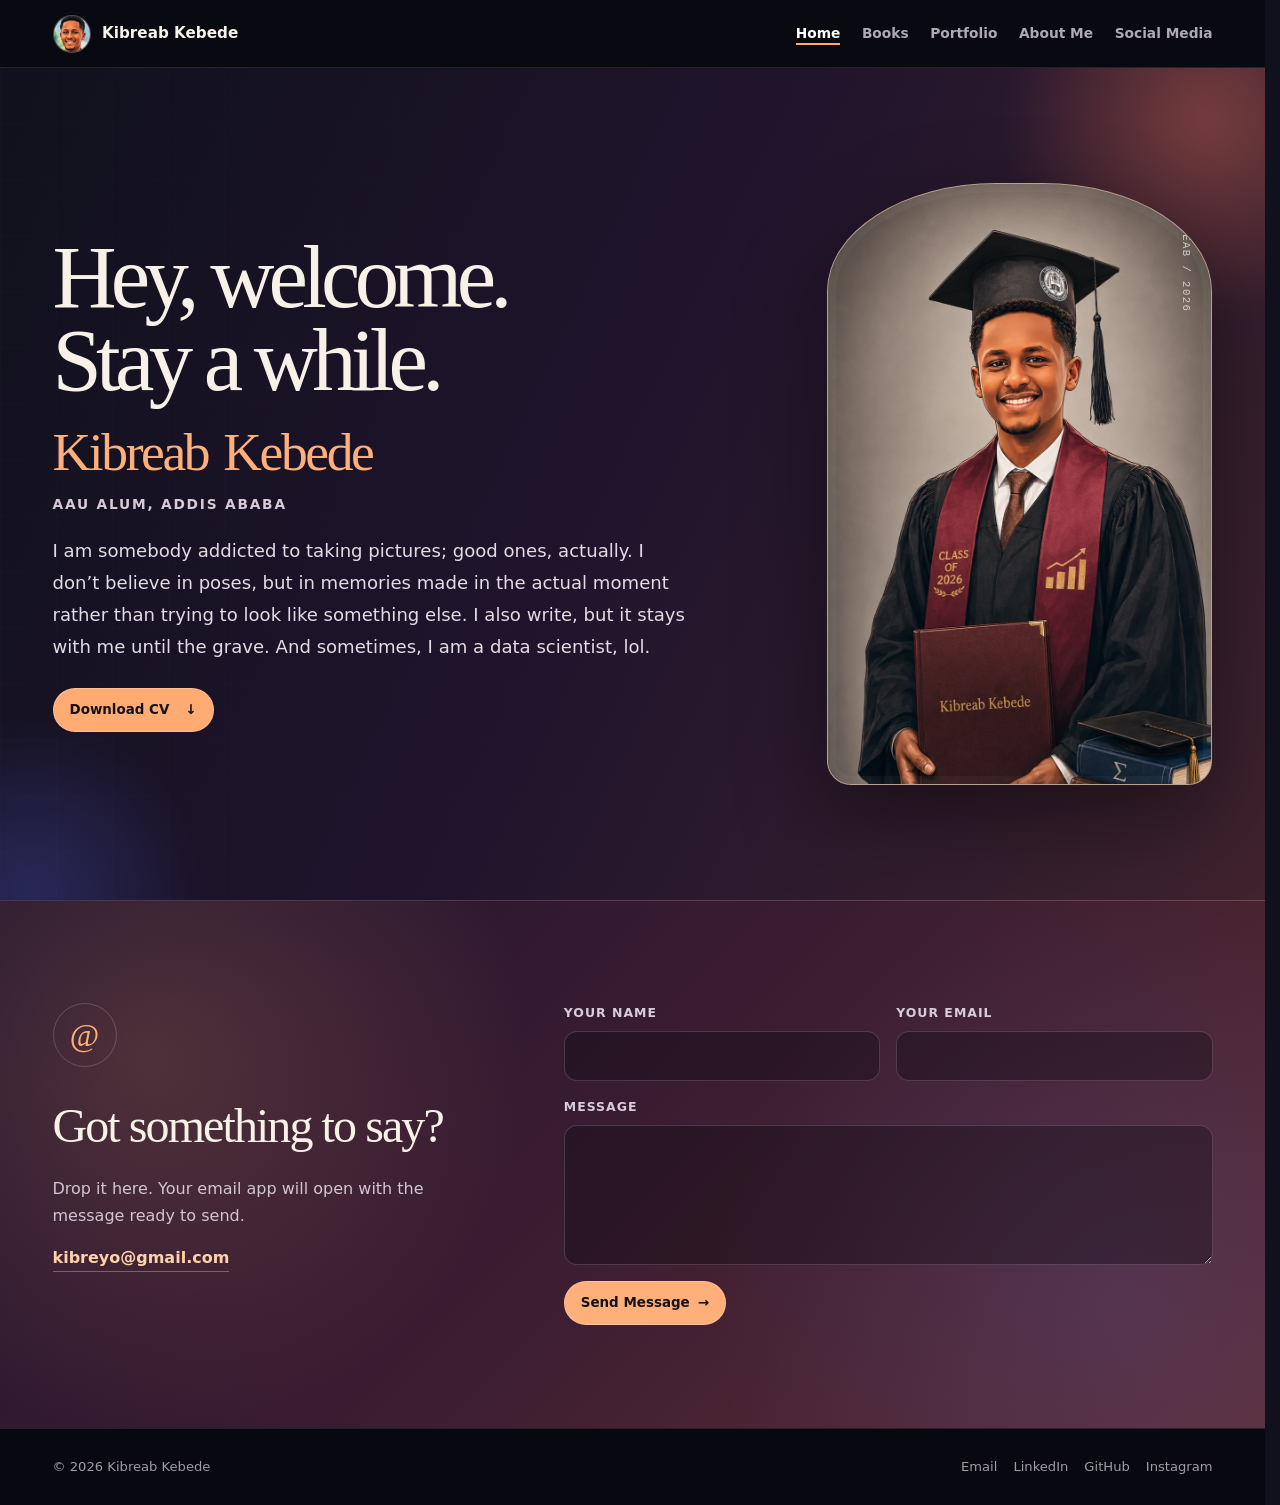
==== commit f74e447a: "Add LinkedIn to footers, Download CV button, and Web3Forms email sending" ====
--- a/index.html
+++ b/index.html
@@ -78,6 +78,7 @@
           </p>
           <p class="home-place">AAU Alum, Addis Ababa</p>
           <p class="home-story">I am somebody addicted to taking pictures; good ones, actually. I don&rsquo;t believe in poses, but in memories made in the actual moment rather than trying to look like something else. I also write, but it stays with me until the grave. And sometimes, I am a data scientist, lol.</p>
+          <a class="button" href="assets/documents/Kibreab_Kebede_CV.pdf" download style="margin-top: 1.5rem; display: inline-flex; width: fit-content; text-decoration: none;">Download CV <span aria-hidden="true" style="margin-left: 8px;">&#8595;</span></a>
         </div>
         <figure class="home-portrait-shell" data-reveal>
           <span class="portrait-caption" aria-hidden="true">KIBREAB / 2026</span>
@@ -101,7 +102,7 @@
           </div>
           <label><span>Message</span><textarea name="message" rows="5" required></textarea></label>
           <div class="form-actions">
-            <button class="button contact-button" type="submit">Open email draft <span aria-hidden="true">&#8599;</span></button>
+            <button class="button contact-button" type="submit">Send Message <span aria-hidden="true">&#8594;</span></button>
             <p class="form-status" data-email-status aria-live="polite"></p>
           </div>
         </form>
@@ -114,6 +115,7 @@
       <p>&copy; <span data-current-year>2026</span> Kibreab Kebede</p>
       <nav class="footer-links" aria-label="Footer links">
         <a href="mailto:kibreyo@gmail.com">Email</a>
+        <a href="https://www.linkedin.com/in/kibreab-k-debisa-b67534243/" target="_blank" rel="noopener noreferrer">LinkedIn</a>
         <a href="https://github.com/Kibreabk" target="_blank" rel="noopener noreferrer">GitHub</a>
         <a href="https://www.instagram.com/_bloodyo_/" target="_blank" rel="noopener noreferrer">Instagram</a>
       </nav>
